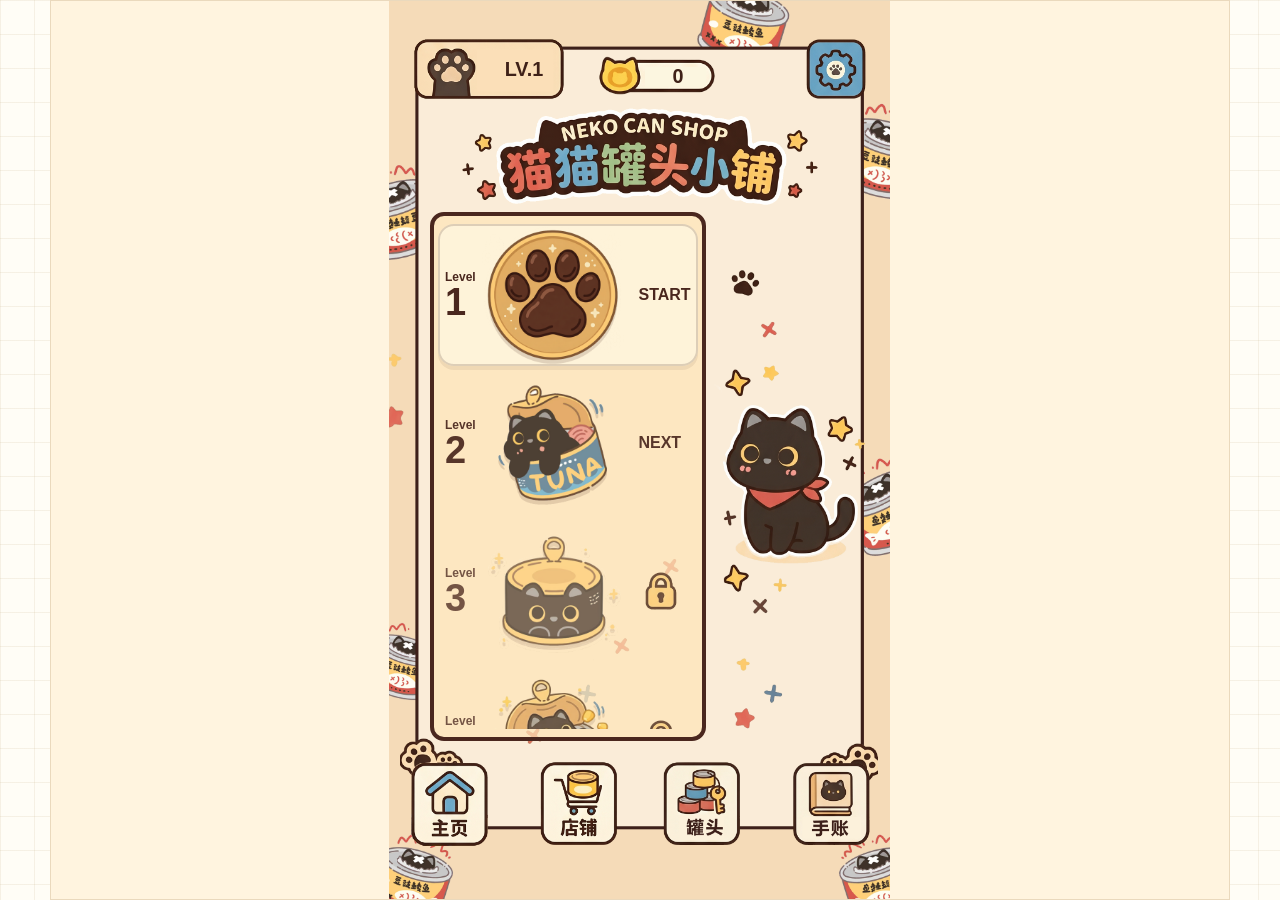
==== src/player.html @ 2b039d8a "Adjust player toast and add handoff doc" ====
﻿<!doctype html>
<html lang="zh-CN">
  <head>
    <meta charset="UTF-8" />
    <meta name="viewport" content="width=device-width, initial-scale=1.0" />
    <title>猫猫罐头小铺</title>
    <link rel="stylesheet" href="./styles.css?v=20260528-player-toast-3" />
  </head>
  <body class="player-mode">
    <main class="app-shell">
      <nav class="mode-tabs" aria-label="工作区切换">
        <button class="tab-button active" id="homeTab" type="button">关卡入口</button>
        <button class="tab-button" id="generatorTab" type="button">关卡生成器</button>
        <button class="tab-button" id="gameTab" type="button">试玩游戏</button>
      </nav>

      <section class="home-view" id="homeView">
        <div class="home-phone">
          <header class="home-status">
            <div class="player-card">
              <img class="player-card-art" src="./assets/ui/level-entry/player-level-crop.png" alt="" />
              <span class="paw-badge">🐾</span>
              <strong id="homePlayerLevel">LV.1</strong>
              <span class="level-exp"><i></i></span>
            </div>
            <div class="status-pill coin-status"><span class="coin-dot"></span><span id="homeCoin">0</span></div>
            <button class="home-icon-button small" type="button" aria-label="设置"></button>
          </header>

          <section class="brand-stage">
            <h1 class="game-logo"><small>NEKO CAN SHOP</small>猫猫罐头小铺</h1>
          </section>

          <section class="home-actions">
            <div class="level-scroll-panel">
              <div class="level-selector" id="homeLevelSelector">
                <button class="level-chip active" type="button" data-level="1">
                  <span class="level-copy"><small>Level</small><b>1</b></span>
                  <span class="level-art"><img src="./assets/level-1.png" alt="Level 1" /></span>
                  <span class="level-state">NEXT</span>
                  <span class="level-progress"><i></i><em>0%</em></span>
                </button>
                <button class="level-chip" type="button" data-level="2">
                  <span class="level-copy"><small>Level</small><b>2</b></span>
                  <span class="level-art"><img src="./assets/level-2.png" alt="Level 2" /></span>
                  <span class="level-state locked-state">🔒</span>
                  <span class="level-progress"><i></i><em>0%</em></span>
                </button>
                <button class="level-chip" type="button" data-level="3">
                  <span class="level-copy"><small>Level</small><b>3</b></span>
                  <span class="level-art"><img src="./assets/level-3.png" alt="Level 3" /></span>
                  <span class="level-state locked-state">🔒</span>
                  <span class="level-progress"><i></i><em>0%</em></span>
                </button>
                <button class="level-chip" type="button" data-level="4"><span class="level-copy"><small>Level</small><b>4</b></span><span class="level-art"><img src="./assets/level-4.png" alt="Level 4" /></span><span class="level-state locked-state">🔒</span><span class="level-progress"><i></i><em>0%</em></span></button>
                <button class="level-chip" type="button" data-level="5"><span class="level-copy"><small>Level</small><b>5</b></span><span class="level-art"><img src="./assets/level-5.png" alt="Level 5" /></span><span class="level-state locked-state">🔒</span><span class="level-progress"><i></i><em>0%</em></span></button>
                <button class="level-chip" type="button" data-level="6"><span class="level-copy"><small>Level</small><b>6</b></span><span class="level-art"><img src="./assets/level-6.png" alt="Level 6" /></span><span class="level-state locked-state">🔒</span><span class="level-progress"><i></i><em>0%</em></span></button>
                <button class="level-chip" type="button" data-level="7"><span class="level-copy"><small>Level</small><b>7</b></span><span class="level-art"><img src="./assets/level-7.png" alt="Level 7" /></span><span class="level-state locked-state">🔒</span><span class="level-progress"><i></i><em>0%</em></span></button>
                <button class="level-chip" type="button" data-level="8"><span class="level-copy"><small>Level</small><b>8</b></span><span class="level-art"><img src="./assets/level-8.png" alt="Level 8" /></span><span class="level-state locked-state">🔒</span><span class="level-progress"><i></i><em>0%</em></span></button>
                <button class="level-chip" type="button" data-level="9"><span class="level-copy"><small>Level</small><b>9</b></span><span class="level-art"><img src="./assets/level-9.png" alt="Level 9" /></span><span class="level-state locked-state">🔒</span><span class="level-progress"><i></i><em>0%</em></span></button>
                <button class="level-chip" type="button" data-level="10"><span class="level-copy"><small>Level</small><b>10</b></span><span class="level-art"><img src="./assets/level-10.png" alt="Level 10" /></span><span class="level-state locked-state">🔒</span><span class="level-progress"><i></i><em>0%</em></span></button>
              </div>
            </div>
          </section>

          <nav class="home-bottom-nav" aria-label="主功能">
            <button class="active" type="button"><img src="./assets/ui/level-entry/nav-home-crop.png" alt="主页" /></button>
            <button type="button"><img src="./assets/ui/level-entry/nav-shop-crop.png" alt="店铺" /></button>
            <button type="button"><img src="./assets/ui/level-entry/nav-can-crop.png" alt="罐头" /></button>
            <button type="button"><img src="./assets/ui/level-entry/nav-journal-crop.png" alt="手账" /></button>
          </nav>
        </div>
      </section>

      <section class="generator-view hidden" id="generatorView">
        <header class="generator-header">
          <div>
            <h1>图片关卡生成器</h1>
            <p>导入图片，生成拼豆底图和可试玩关卡。</p>
          </div>
          <button class="primary-button" id="playGeneratedButton" type="button">进入试玩</button>
        </header>

        <section class="generator-layout">
          <aside class="control-panel">
            <label class="control-block">
              <span>关卡</span>
              <select id="levelSelect">
                <option value="1">关卡 1</option>
                <option value="2">关卡 2</option>
                <option value="3">关卡 3</option>
                <option value="4">关卡 4</option>
                <option value="5">关卡 5</option>
                <option value="6">关卡 6</option>
                <option value="7">关卡 7</option>
                <option value="8">关卡 8</option>
                <option value="9">关卡 9</option>
                <option value="10">关卡 10</option>
              </select>
            </label>

            <label class="control-block file-control">
              <span>导入图片</span>
              <input id="imageInput" type="file" accept="image/*" />
            </label>

            <div class="control-grid">
              <label class="control-block">
                <span>宽度(珠子数)</span>
                <input id="widthInput" type="number" min="8" max="80" value="50" />
              </label>
              <label class="control-block">
                <span>高度(珠子数)</span>
                <input id="heightInput" type="number" value="49" readonly />
              </label>
            </div>

            <label class="control-block">
              <span>最大颜色数</span>
              <input id="maxColorsInput" type="number" min="0" max="64" value="0" />
              <small>0 = 不限制，使用采样调色板</small>
            </label>

            <fieldset class="fieldset">
              <legend>图片调整</legend>
              <label class="slider-row">
                <span>水平移动</span>
                <input id="offsetXInput" type="range" min="-50" max="50" value="0" />
                <output id="offsetXValue">0</output>
              </label>
              <label class="slider-row">
                <span>垂直移动</span>
                <input id="offsetYInput" type="range" min="-50" max="50" value="0" />
                <output id="offsetYValue">0</output>
              </label>
              <label class="slider-row">
                <span>图片缩放</span>
                <input id="imageScaleInput" type="range" min="40" max="240" value="100" />
                <output id="imageScaleValue">100</output>
              </label>
              <label class="slider-row">
                <span>亮度</span>
                <input id="brightnessInput" type="range" min="-60" max="60" value="0" />
                <output id="brightnessValue">0</output>
              </label>
              <label class="slider-row">
                <span>对比度</span>
                <input id="contrastInput" type="range" min="-60" max="80" value="0" />
                <output id="contrastValue">0</output>
              </label>
              <label class="slider-row">
                <span>饱和度</span>
                <input id="saturationInput" type="range" min="-80" max="120" value="0" />
                <output id="saturationValue">0</output>
              </label>
            </fieldset>

            <fieldset class="fieldset">
              <legend>显示选项</legend>
              <label class="check-row">
                <input id="showCodesInput" type="checkbox" checked />
                <span>显示颜色代码</span>
              </label>
              <label class="check-row">
                <input id="showGridInput" type="checkbox" checked />
                <span>显示网格线</span>
              </label>
              <label class="check-row">
                <input id="showSplitInput" type="checkbox" />
                <span>显示拼豆板分割线(29x29)</span>
              </label>
            </fieldset>

            <button class="primary-button full-width" id="generateButton" type="button">生成关卡图案</button>
          </aside>

          <section class="preview-panel">
            <div class="preview-meta" id="previewMeta">等待生成</div>
            <div class="pattern-window">
              <div class="pattern-board show-codes show-grid" id="patternBoard"></div>
            </div>
          </section>
        </section>
      </section>

      <section class="game-view hidden" id="gameView">
        <div class="game-shell">
          <header class="top-bar">
            <div class="game-level-pill"><span id="gamePlayerLevelLabel">LV.1</span></div>
            <div class="game-stage-label" id="gameLevelLabel">第1关</div>
            <div class="coin-pill"><span id="coinCount">0</span></div>
            <div class="timer-pill"><span id="timer">10:00</span></div>
            <button class="game-back-button" id="returnHomeButton" type="button" aria-label="返回主页"></button>
          </header>

          <section class="board-section" id="boardSection">
            <button class="zoom-button" id="zoomButton" type="button" aria-label="放大棋盘"></button>
            <label class="zoom-slider hidden" id="zoomSliderWrap">
              <input id="zoomScaleInput" type="range" min="100" max="300" value="120" />
            </label>
            <div class="board-window" id="boardWindow">
              <div class="board" id="board"></div>
            </div>
          </section>

          <section class="tray-section" aria-label="暂存格">
            <div class="tray" id="tray"></div>
          </section>

          <footer class="tool-bar" aria-label="道具栏">
            <button class="tool-button area-tool-button" type="button" data-tool="area" aria-label="框选归位"></button>
            <button class="tool-button clear-tray-tool-button" type="button" data-tool="clear-tray" aria-label="清空槽位"></button>
            <button class="tool-button clear-color-tool-button" type="button" data-tool="clear-color" aria-label="消色"></button>
          </footer>
        </div>
      </section>
    </main>

    <div class="toast" id="toast" aria-live="polite"></div>

    <div class="modal hidden" id="resultModal">
      <div class="modal-panel result-panel" id="resultPanel">
        <button class="modal-close" id="modalCloseButton" type="button" aria-label="关闭">×</button>
        <div class="result-banner" id="resultBanner">贴纸复原完成</div>
        <div class="result-celebration hidden" id="resultCelebration" aria-hidden="true">
          <span></span><span></span><span></span><span></span><span></span><span></span>
        </div>
        <div class="result-sticker hidden" id="resultSticker">
          <img id="resultStickerImage" alt="完成贴纸" />
        </div>
        <div class="result-cat" id="resultCat">🐱</div>
        <h1 id="resultTitle">贴纸复原完成</h1>
        <p id="resultText">获得猫咪手账贴纸，金币 +30</p>
        <button id="restartButton" type="button">再玩一次</button>
      </div>
    </div>

    <script>
      window.XINDONG_PLAYER_MODE = true;
    </script>
    <script src="./assets/levels/fixed-levels.js?v=20260528-player-toast-3"></script>
    <script src="./main.js?v=20260528-player-toast-3"></script>
  </body>
</html>
---- src/styles.css ----
:root {
  --paper: #fffaf0;
  --ink: #4d3528;
  --line: #ead9bd;
  --gold: #f8c24a;
  --panel: #fffdf8;
}

* {
  box-sizing: border-box;
}

body {
  margin: 0;
  min-height: 100vh;
  display: grid;
  place-items: center;
  background:
    linear-gradient(rgba(205, 185, 145, 0.18) 1px, transparent 1px),
    linear-gradient(90deg, rgba(205, 185, 145, 0.18) 1px, transparent 1px),
    #fffdf6;
  background-size: 34px 34px;
  color: var(--ink);
  font-family: "Microsoft YaHei", "PingFang SC", Arial, sans-serif;
}

button,
input,
select {
  font: inherit;
}

.hidden {
  display: none !important;
}

.app-shell {
  width: min(1180px, 100vw);
  height: min(900px, 100vh);
  display: grid;
  grid-template-rows: 48px 1fr;
  background: var(--paper);
  border: 1px solid var(--line);
  overflow: hidden;
}

.mode-tabs {
  display: flex;
  gap: 8px;
  align-items: center;
  padding: 8px 12px;
  background: #fff4dc;
  border-bottom: 1px solid var(--line);
}

.player-mode .mode-tabs {
  display: none;
}

.player-mode .app-shell {
  grid-template-rows: 1fr;
}

.player-mode .home-phone,
.player-mode .game-shell {
  height: min(852px, 100vh);
}

.tab-button,
.primary-button,
.tool-button,
.zoom-button,
.modal-panel button {
  border: 1px solid var(--line);
  border-radius: 8px;
  background: #ffffff;
  color: var(--ink);
  cursor: pointer;
}

.tab-button {
  height: 32px;
  padding: 0 14px;
}

.tab-button.active,
.primary-button,
.modal-panel button {
  background: var(--gold);
  font-weight: 700;
}

.home-view {
  min-height: 0;
  display: grid;
  place-items: center;
  overflow: hidden;
  background: #aeeefa;
}

.home-phone {
  position: relative;
  width: min(480px, 100vw);
  height: min(852px, calc(100vh - 48px));
  overflow: hidden;
  background:
    radial-gradient(circle at 18px 18px, rgba(88, 179, 210, 0.2) 0 7px, transparent 8px),
    radial-gradient(circle at 44px 44px, rgba(255, 255, 255, 0.32) 0 9px, transparent 10px),
    linear-gradient(#bdf7ff, #80cef4);
  background-size: 58px 58px, 58px 58px, auto;
}

.home-status {
  height: 68px;
  display: grid;
  grid-template-columns: 48px 1fr 1fr 48px;
  align-items: center;
  gap: 8px;
  padding: 10px 14px;
}

.home-icon-button {
  width: 46px;
  height: 46px;
  border: 2px solid rgba(98, 83, 72, 0.35);
  border-radius: 10px;
  background: linear-gradient(#fff8dd, #f1b679);
  font-size: 24px;
  box-shadow: 0 3px 0 rgba(91, 63, 39, 0.25);
}

.home-icon-button.small {
  justify-self: end;
  background: rgba(255, 255, 255, 0.82);
}

.status-pill {
  height: 32px;
  display: flex;
  align-items: center;
  gap: 8px;
  padding: 0 12px;
  border-radius: 999px;
  background: rgba(255, 255, 255, 0.75);
  border: 2px solid rgba(93, 110, 142, 0.18);
  color: #5c518a;
  font-weight: 800;
}

.coin-dot,
.heart-dot {
  width: 28px;
  height: 28px;
  display: inline-block;
  border-radius: 50%;
}

.coin-dot {
  background: radial-gradient(circle at 38% 34%, #ffe784, #f5a400 68%);
  border: 3px solid #c9851f;
}

.heart-dot {
  background: radial-gradient(circle at 30% 30%, #ff8b98, #e3344c 72%);
  transform: rotate(-8deg);
}

.brand-stage {
  display: grid;
  justify-items: center;
  gap: 18px;
  padding-top: 42px;
}

.game-logo {
  margin: 0;
  transform: rotate(-4deg);
  color: #ffffff;
  text-align: center;
  font-size: 48px;
  line-height: 0.92;
  letter-spacing: 0;
  text-shadow:
    0 4px 0 #2a9f61,
    4px 4px 0 #2a9f61,
    -4px 4px 0 #2a9f61,
    0 8px 0 rgba(75, 62, 40, 0.28);
}

.sticker-preview-shell {
  width: 270px;
  height: 230px;
  display: grid;
  place-items: center;
  padding: 12px;
  border-radius: 18px;
  background: rgba(255, 255, 255, 0.42);
  border: 4px solid rgba(255, 255, 255, 0.78);
  box-shadow: 0 8px 0 rgba(59, 132, 179, 0.18);
}

.home-pattern-board {
  --cols: 32;
  --rows: 28;
  --home-cell: clamp(5px, calc(228px / var(--cols)), 9px);
  display: grid;
  grid-template-columns: repeat(var(--cols), var(--home-cell));
  grid-template-rows: repeat(var(--rows), var(--home-cell));
  gap: 1px;
}

.home-original-preview {
  width: 100%;
  height: 100%;
  object-fit: contain;
  border-radius: 12px;
}

.home-preview-cell {
  width: var(--home-cell);
  height: var(--home-cell);
  border-radius: 50%;
  background: var(--target-bg);
  border: 1px solid rgba(58, 40, 28, 0.26);
}

.home-preview-cell.empty {
  background: transparent;
  border: 0;
}

.home-actions {
  position: absolute;
  inset: auto 0 22px;
  display: grid;
  grid-template-columns: 92px 1fr 92px;
  align-items: end;
  gap: 8px;
  padding: 0 14px;
}

.side-actions {
  display: grid;
  gap: 12px;
}

.round-action {
  display: grid;
  justify-items: center;
  gap: 2px;
  border: 0;
  background: transparent;
  color: #775223;
  font-weight: 800;
}

.round-action span {
  width: 56px;
  height: 56px;
  display: grid;
  place-items: center;
  border-radius: 50%;
  background: radial-gradient(circle at 35% 30%, #ffffff, #ffd36d 72%);
  border: 3px solid rgba(126, 85, 32, 0.45);
  font-size: 28px;
  box-shadow: 0 4px 0 rgba(68, 104, 138, 0.18);
}

.round-action b {
  min-width: 72px;
  padding: 2px 5px;
  border-radius: 6px;
  background: linear-gradient(#ffe67b, #efb638);
  font-size: 13px;
  white-space: nowrap;
}

.main-actions {
  display: grid;
  justify-items: center;
  gap: 12px;
}

.level-selector {
  display: flex;
  gap: 8px;
}

.level-chip {
  width: 38px;
  height: 32px;
  border: 2px solid rgba(255, 255, 255, 0.75);
  border-radius: 999px;
  background: rgba(255, 255, 255, 0.68);
  color: #4f79aa;
  font-weight: 900;
}

.level-chip.active {
  color: #ffffff;
  background: linear-gradient(#ffb041, #f06d1d);
}

.daily-button,
.start-level-button {
  border: 4px solid rgba(255, 255, 255, 0.82);
  box-shadow: 0 5px 0 rgba(66, 103, 132, 0.24);
  color: #ffffff;
  font-weight: 900;
}

.daily-button {
  width: 190px;
  min-height: 62px;
  border-radius: 16px;
  background: linear-gradient(#ffd96c, #f07a1d);
  font-size: 24px;
}

.daily-button small {
  display: block;
  margin-top: 3px;
  font-size: 14px;
  color: #fff8d7;
}

.start-level-button {
  width: 210px;
  height: 78px;
  border-radius: 22px;
  background: linear-gradient(#64ef46, #10b72f);
  font-size: 38px;
  text-shadow: 0 3px 0 rgba(20, 88, 30, 0.45);
}

.home-view {
  background:
    repeating-linear-gradient(18deg, transparent 0 54px, rgba(255, 236, 198, 0.72) 55px 80px, transparent 81px 132px),
    #fff4df;
}

.home-phone {
  display: grid;
  grid-template-rows: 72px 126px minmax(0, 1fr) 92px;
  padding: 0 12px 10px;
  background:
    radial-gradient(circle at 8% 22%, #e85f4d 0 7px, transparent 8px),
    radial-gradient(circle at 89% 32%, #f7c55c 0 6px, transparent 7px),
    radial-gradient(circle at 76% 70%, #65a8c9 0 6px, transparent 7px),
    radial-gradient(circle at 18% 76%, rgba(78, 44, 32, 0.92) 0 3px, transparent 4px),
    linear-gradient(#fff6df, #ffe7ba);
  border: 4px solid #4a271e;
  border-top-width: 3px;
  border-bottom: 0;
  border-radius: 18px 18px 0 0;
}

.home-status {
  height: auto;
  grid-template-columns: minmax(148px, 1fr) 132px 48px;
  padding: 10px 0 8px;
}

.player-card,
.coin-status {
  height: 48px;
  display: flex;
  align-items: center;
  gap: 8px;
  padding: 0 12px;
  border: 3px solid #4a271e;
  border-radius: 16px;
  background: rgba(255, 246, 225, 0.94);
  box-shadow: 0 3px 0 rgba(74, 39, 30, 0.16);
}

.player-card strong {
  font-size: 23px;
  color: #3f2118;
}

.paw-badge {
  width: 38px;
  height: 38px;
  display: grid;
  place-items: center;
  border-radius: 12px;
  background: #513324;
  font-size: 22px;
}

.level-exp {
  flex: 1;
  height: 12px;
  overflow: hidden;
  border: 2px solid #4a271e;
  border-radius: 999px;
  background: #5b3628;
}

.level-exp i {
  display: block;
  width: 36%;
  height: 100%;
  border-radius: inherit;
  background: #ffd36b;
}

.coin-status {
  justify-content: center;
  min-width: 0;
  color: #3f2118;
  font-size: 20px;
}

.home-icon-button.small {
  width: 48px;
  height: 48px;
  border: 3px solid #4a271e;
  background: #84cff1;
  color: #4a271e;
  font-size: 24px;
}

.brand-stage {
  gap: 0;
  padding-top: 10px;
}

.game-logo {
  width: min(350px, 92%);
  padding: 10px 14px 13px;
  transform: rotate(-2deg);
  border-radius: 26px;
  background: #4a271e;
  color: #ffe36b;
  font-size: clamp(34px, 9vw, 48px);
  line-height: 1.05;
  text-shadow:
    0 4px 0 #e86148,
    3px 4px 0 #e86148,
    -3px 4px 0 #e86148,
    0 8px 0 rgba(74, 39, 30, 0.24);
  -webkit-text-stroke: 1px rgba(255, 244, 222, 0.68);
  box-shadow: 0 0 0 8px #ffffff, 0 7px 0 rgba(74, 39, 30, 0.24);
}

.game-logo small {
  display: block;
  margin-bottom: 3px;
  color: #fff5cf;
  font-size: 17px;
  letter-spacing: 2px;
  text-shadow: none;
  -webkit-text-stroke: 0;
}

.home-actions {
  position: static;
  min-height: 0;
  display: grid;
  grid-template-columns: minmax(330px, 76%) 1fr;
  gap: 10px;
  padding: 0 2px;
  align-items: stretch;
}

.level-scroll-panel {
  width: 100%;
  min-height: 0;
  overflow: hidden;
  padding: 14px 10px 12px;
  border: 4px solid #4a271e;
  border-radius: 18px;
  background: rgba(255, 231, 185, 0.72);
}

.level-selector {
  height: 100%;
  display: grid;
  gap: 16px;
  overflow-x: hidden;
  overflow-y: auto;
  overscroll-behavior: contain;
  scrollbar-width: none;
  touch-action: pan-y;
  padding: 2px 2px 10px 0;
}

.level-selector::-webkit-scrollbar {
  display: none;
}

.level-selector::-webkit-scrollbar-thumb {
  background: transparent;
}

.level-chip {
  width: 100%;
  min-height: 154px;
  height: auto;
  display: grid;
  grid-template-columns: clamp(42px, 13%, 54px) minmax(0, 1fr) clamp(46px, 16%, 66px);
  align-items: center;
  gap: 4px;
  padding: 10px 6px;
  border: 0;
  border-radius: 16px;
  background: transparent;
  color: #4a271e;
  text-align: left;
}

.level-chip:disabled {
  color: #4a271e;
}

.level-chip.active {
  color: #4a271e;
  background: rgba(255, 251, 235, 0.58);
  box-shadow: inset 0 0 0 2px rgba(74, 39, 30, 0.18), 0 4px 0 rgba(74, 39, 30, 0.08);
}

.level-chip.locked {
  opacity: 0.76;
  cursor: default;
}

.level-chip.next {
  opacity: 0.92;
}

.level-chip.complete .level-art::after {
  content: "COMPLETE";
  position: absolute;
  right: -2px;
  top: 12px;
  padding: 3px 7px;
  border: 3px solid #4a271e;
  border-radius: 999px;
  background: rgba(255, 242, 214, 0.9);
  color: #5c2f22;
  font-size: 12px;
  font-weight: 900;
  transform: rotate(-12deg);
}

.level-copy small,
.level-copy b {
  display: block;
}

.level-copy small {
  font-size: clamp(11px, 3vw, 13px);
  font-weight: 900;
}

.level-copy b {
  font-size: clamp(36px, 10vw, 48px);
  line-height: 1;
}

.level-art {
  position: relative;
  min-height: 132px;
  display: grid;
  place-items: center;
  filter: drop-shadow(0 4px 0 rgba(74, 39, 30, 0.16));
}

.level-art img {
  width: min(100%, 168px);
  max-height: 142px;
  object-fit: contain;
}

.can-art {
  width: min(156px, 100%);
  height: clamp(84px, 24vw, 104px);
  position: relative;
  border: 4px solid #4a271e;
  border-radius: 50% / 16px;
  background:
    radial-gradient(ellipse at 50% 0, #d7dde0 0 36%, transparent 37%),
    linear-gradient(90deg, rgba(255, 255, 255, 0.38) 0 12%, transparent 13%),
    linear-gradient(#eb6b54 0 36%, #ffe3a4 37% 63%, #d95142 64%);
  color: #fff2b8;
  font-size: clamp(16px, 4.5vw, 21px);
  font-weight: 900;
  text-align: center;
  line-height: clamp(84px, 24vw, 104px);
  text-shadow: 0 2px 0 #7b3326;
}

.can-art::before,
.can-art::after {
  content: "";
  position: absolute;
  left: 6px;
  right: 6px;
  height: 12px;
  border: 3px solid #6a5045;
  border-radius: 50%;
  background: linear-gradient(#e9eef0, #aeb6b8);
}

.can-art::before {
  top: -7px;
}

.can-art::after {
  bottom: -7px;
}

.can-blue {
  background:
    radial-gradient(ellipse at 50% 0, #d7dde0 0 36%, transparent 37%),
    linear-gradient(90deg, rgba(255, 255, 255, 0.38) 0 12%, transparent 13%),
    linear-gradient(#61b3d0 0 36%, #fff0bf 37% 63%, #3f8fb4 64%);
}

.can-gold {
  background:
    radial-gradient(ellipse at 50% 0, #d7dde0 0 36%, transparent 37%),
    linear-gradient(90deg, rgba(255, 255, 255, 0.38) 0 12%, transparent 13%),
    linear-gradient(#d99a43 0 36%, #fff0bf 37% 63%, #b8752f 64%);
}

.can-mint {
  background:
    radial-gradient(ellipse at 50% 0, #d7dde0 0 36%, transparent 37%),
    linear-gradient(90deg, rgba(255, 255, 255, 0.38) 0 12%, transparent 13%),
    linear-gradient(#8bcfb5 0 36%, #fff0bf 37% 63%, #5fac93 64%);
}

.level-state {
  justify-self: center;
  padding: 4px 5px;
  border-radius: 8px;
  color: #4a271e;
  font-weight: 900;
  font-size: clamp(12px, 3.4vw, 15px);
  text-align: center;
}

.level-chip.complete .level-state {
  color: #8b4a2f;
  font-size: 12px;
}

.locked-state {
  width: clamp(38px, 11vw, 46px);
  height: clamp(38px, 11vw, 46px);
  display: grid;
  place-items: center;
  border: 4px solid #4a271e;
  border-radius: 14px;
  background: #ffd46a;
  font-size: clamp(20px, 5vw, 24px);
  box-shadow: inset 0 0 0 3px rgba(255, 246, 221, 0.48);
}

.level-progress {
  grid-column: 2 / 4;
  height: 24px;
  display: none;
  align-items: center;
  padding: 3px;
  border: 3px solid #4a271e;
  border-radius: 999px;
  background: #fff0cf;
}

.level-progress.visible {
  display: flex;
}

.level-progress i {
  height: 100%;
  width: var(--progress, 0%);
  border-radius: inherit;
  background: linear-gradient(90deg, #ffd15e, #f07a43);
}

.level-progress em {
  margin-left: 8px;
  min-width: 32px;
  font-style: normal;
  font-weight: 900;
}

.home-cat-panel {
  min-height: 0;
  display: grid;
  grid-template-rows: 1fr auto auto;
  align-items: end;
  justify-items: center;
  gap: 8px;
  padding: 6px 0;
}

.cat-helper {
  position: relative;
  align-self: center;
  width: 112px;
  height: 146px;
  border-radius: 52px 52px 34px 34px;
  background: #4a3029;
  box-shadow: 0 0 0 7px #fff, 0 8px 0 rgba(74, 39, 30, 0.18);
}

.cat-helper::before {
  content: "";
  position: absolute;
  left: 18px;
  right: 18px;
  bottom: -10px;
  height: 18px;
  border-radius: 50%;
  background: rgba(173, 120, 61, 0.22);
}

.cat-ear {
  position: absolute;
  top: 8px;
  width: 30px;
  height: 30px;
  border-radius: 6px;
  background: #4a3029;
  transform: rotate(45deg);
}

.cat-ear.left {
  left: 12px;
}

.cat-ear.right {
  right: 12px;
}

.cat-eye {
  position: absolute;
  top: 52px;
  width: 20px;
  height: 24px;
  border: 4px solid #f3bd4c;
  border-radius: 50%;
  background: #2b211d;
}

.cat-eye.left {
  left: 27px;
}

.cat-eye.right {
  right: 27px;
}

.cat-nose {
  position: absolute;
  left: 50%;
  top: 84px;
  width: 9px;
  height: 7px;
  border-radius: 50%;
  background: #c0b4a8;
  transform: translateX(-50%);
}

.cat-scarf {
  position: absolute;
  left: 0;
  right: 0;
  bottom: 20px;
  height: 28px;
  border-radius: 0 0 26px 26px;
  background: #d85b45;
  clip-path: polygon(0 0, 100% 0, 50% 100%);
}

.home-cat-panel p {
  min-height: 38px;
  margin: 0;
  color: #4a271e;
  font-weight: 900;
  text-align: center;
  font-size: 13px;
}

.home-cat-panel .start-level-button {
  width: 118px;
  height: 58px;
  border-width: 3px;
  border-color: #ffffff;
  border-radius: 16px;
  font-size: 20px;
}

.home-bottom-nav {
  display: grid;
  grid-template-columns: repeat(4, 1fr);
  gap: 8px;
  padding-top: 10px;
}

.home-bottom-nav button {
  min-width: 0;
  display: grid;
  justify-items: center;
  gap: 2px;
  padding: 6px 2px;
  border: 4px solid #4a271e;
  border-radius: 16px;
  background: #fff6df;
  color: #4a271e;
  font-weight: 900;
  box-shadow: 0 4px 0 rgba(74, 39, 30, 0.16);
}

.home-bottom-nav button.active {
  background: #fff0c2;
}

.home-bottom-nav span {
  font-size: 27px;
  line-height: 1;
}

.home-bottom-nav b {
  font-size: 15px;
}

.generator-view {
  min-height: 0;
  display: grid;
  grid-template-rows: auto 1fr;
  overflow: hidden;
}

/* Level entry art layers */
.home-view {
  background: #fff4df;
}

.home-phone {
  position: relative;
  overflow: hidden;
  background: #fff4df url("./assets/ui/level-entry/home-bg.png") center / cover no-repeat;
  border: 0;
  border-radius: 0;
}

.player-card,
.coin-status,
.home-icon-button.small,
.home-bottom-nav button {
  border: 0;
  box-shadow: none;
  background-color: transparent;
}

.player-card {
  position: relative;
  display: grid;
  place-items: center;
  padding: 0;
  background: url("./assets/ui/level-entry/player-level-crop.png") center / contain no-repeat;
}

.player-card-art {
  position: absolute;
  inset: 0;
  width: 100%;
  height: 100%;
  object-fit: contain;
  pointer-events: none;
}

.player-card .paw-badge,
.player-card .level-exp,
.coin-status .coin-dot {
  display: none;
}

.player-card strong {
  position: absolute;
  left: 50%;
  top: 36%;
  transform: translate(-12%, -50%);
  color: #3f2118;
  font-size: 22px;
  letter-spacing: 0;
}

.coin-status {
  position: relative;
  justify-content: flex-end;
  padding: 0 18px 0 58px;
  background: url("./assets/ui/level-entry/coin-panel-crop.png") center / contain no-repeat;
  font-size: 21px;
  line-height: 1;
}

.coin-status span {
  min-width: 54px;
  color: #3f2118;
  font-weight: 900;
  text-align: center;
}

.home-icon-button.small {
  background: url("./assets/ui/level-entry/settings-crop.png") center / contain no-repeat;
  color: transparent;
}

.home-icon-button.small img {
  display: none;
}

.game-logo {
  width: min(360px, 92%);
  height: clamp(78px, 20vw, 98px);
  padding: 0;
  transform: none;
  background: url("./assets/ui/level-entry/title-crop.png") center / contain no-repeat;
  border-radius: 0;
  color: transparent;
  text-shadow: none;
  -webkit-text-stroke: 0;
  box-shadow: none;
}

.game-logo small {
  display: none;
}

.level-chip.complete .level-art::after {
  content: "";
  width: clamp(56px, 15vw, 78px);
  height: clamp(56px, 15vw, 78px);
  border: 0;
  border-radius: 0;
  background: url("./assets/ui/level-entry/stamp-complete-crop.png") center / contain no-repeat;
  color: transparent;
  box-shadow: none;
  transform: rotate(-12deg);
  right: clamp(-8px, -1vw, -2px);
  top: clamp(4px, 2vw, 12px);
}

.level-chip.complete .level-state {
  visibility: hidden;
}

.locked-state {
  border: 0;
  background: transparent;
  box-shadow: none;
}

.level-lock-icon {
  width: clamp(34px, 10vw, 46px);
  height: clamp(42px, 12vw, 54px);
  object-fit: contain;
}

.home-bottom-nav button {
  min-height: 84px;
  padding: 0;
  background-position: center;
  background-size: contain;
  background-repeat: no-repeat;
}

.home-bottom-nav button:nth-child(1) {
  background-image: url("./assets/ui/level-entry/nav-home-crop.png");
}

.home-bottom-nav button:nth-child(2) {
  background-image: url("./assets/ui/level-entry/nav-shop-crop.png");
}

.home-bottom-nav button:nth-child(3) {
  background-image: url("./assets/ui/level-entry/nav-can-crop.png");
}

.home-bottom-nav button:nth-child(4) {
  background-image: url("./assets/ui/level-entry/nav-journal-crop.png");
}

.home-bottom-nav span,
.home-bottom-nav b {
  display: none;
}

/* Latest level entry composition */
.home-view {
  background: #fff4df url("./assets/ui/level-entry/home-bg-alt.png") center / cover no-repeat;
}

.home-phone {
  grid-template-rows: 88px 118px minmax(0, 1fr) 98px;
  padding: 0 18px 10px;
  background: transparent url("./assets/ui/level-entry/home-bg.png") center / 100% 100% no-repeat;
}

.home-status {
  grid-template-columns: clamp(120px, 38vw, 184px) clamp(110px, 31vw, 164px) clamp(50px, 13vw, 72px);
  justify-content: space-between;
  align-items: center;
  gap: 8px;
  padding: 12px 0 4px;
}

.player-card {
  height: clamp(50px, 15vw, 72px);
  background-size: contain;
}

.player-card strong {
  top: 39%;
  transform: translate(-10%, -50%);
  font-size: clamp(24px, 5.6vw, 28px);
}

.coin-status {
  height: clamp(46px, 13vw, 62px);
  padding: 0 clamp(10px, 3vw, 18px) 0 clamp(38px, 12vw, 64px);
  font-size: clamp(20px, 4.8vw, 24px);
}

.home-icon-button.small {
  width: clamp(50px, 13vw, 72px);
  height: clamp(50px, 13vw, 72px);
}

.brand-stage {
  padding-top: 0;
  align-content: center;
}

.game-logo {
  width: min(346px, 86%);
  height: clamp(80px, 20vw, 94px);
}

.home-actions {
  grid-template-columns: minmax(268px, 61%) 1fr;
  gap: 0;
  padding: 0 0 0 12px;
  align-items: stretch;
}

.level-scroll-panel {
  align-self: stretch;
  width: 100%;
  padding: 12px 7px 12px;
  border-width: 4px;
  border-radius: 14px;
}

.level-selector {
  gap: 10px;
  padding: 0 0 8px;
}

.level-chip {
  min-height: 174px;
  grid-template-columns: clamp(38px, 13%, 44px) minmax(0, 1fr) clamp(36px, 13%, 46px);
  gap: 0;
  padding: 8px 0;
}

.level-copy small {
  font-size: 13px;
}

.level-copy b {
  font-size: clamp(34px, 8vw, 42px);
}

.level-art {
  width: 100%;
  max-width: 178px;
  justify-self: center;
}

.level-state {
  padding: 0;
  font-size: clamp(13px, 3.6vw, 16px);
}

.level-lock-icon {
  width: clamp(32px, 8vw, 40px);
  height: clamp(40px, 10vw, 50px);
}

.home-bottom-nav {
  gap: 6px;
  padding: 8px 0 0;
}

.home-bottom-nav button {
  min-height: 88px;
  background-image: none !important;
}

.home-bottom-nav button img {
  width: 100%;
  height: 100%;
  object-fit: contain;
  display: block;
}

/* Reference-aligned 9:16 pass */
.home-view {
  padding: 0;
  background-size: auto 100%;
}

.home-phone {
  width: min(480px, 100vw, calc((100vh - 48px) * 9 / 16));
  height: auto;
  max-height: calc(100vh - 48px);
  aspect-ratio: 9 / 16;
  grid-template-rows: 78px 110px minmax(0, 1fr) 126px;
  padding: 0 18px 9px;
}

.player-mode .home-phone {
  width: min(480px, 100vw, calc(100vh * 9 / 16));
  max-height: 100vh;
}

.home-status {
  width: calc(100% + 6px);
  margin-left: -3px;
  grid-template-columns: clamp(126px, 33vw, 158px) clamp(74px, 19vw, 94px) clamp(50px, 12vw, 60px);
  gap: clamp(4px, 1.2vw, 8px);
  padding: 0 0 0;
  transform: translateY(clamp(12px, 3.3vw, 18px));
}

.player-card {
  justify-self: start;
  width: 100%;
  height: clamp(48px, 11.5vw, 56px);
  transform: translate(0, 0);
}

.coin-status {
  justify-self: start;
  height: clamp(30px, 7.8vw, 38px);
  padding: 0 clamp(6px, 1.8vw, 10px) 0 clamp(24px, 6.4vw, 32px);
  font-size: clamp(12px, 3vw, 15px);
  transform: translate(-8px, clamp(6px, 1.6vw, 9px));
}

.coin-status span {
  min-width: 42px;
}

.home-icon-button.small {
  justify-self: end;
  width: clamp(48px, 11.5vw, 56px);
  height: clamp(48px, 11.5vw, 56px);
  transform: translate(0, 0);
}

.brand-stage {
  align-content: start;
  padding-top: 0;
  transform: translateY(-3px);
}

.game-logo {
  width: min(340px, 84%);
  height: clamp(78px, 19vw, 92px);
}

.home-actions {
  grid-template-columns: minmax(246px, 64%) 1fr;
  padding: 0 0 0 12px;
}

.level-scroll-panel {
  padding: 8px 4px 8px;
}

.locked-state {
  background: transparent;
  font-size: 0;
}

.level-selector {
  gap: 6px;
}

.level-chip {
  min-height: 142px;
  grid-template-columns: clamp(36px, 13%, 44px) minmax(0, 1fr) clamp(44px, 16%, 58px);
  gap: 0;
  padding: 4px 0;
}

.level-copy {
  width: 38px;
  justify-self: start;
  text-align: left;
  transform: translateX(7px);
}

.level-copy small {
  font-size: 12px;
}

.level-copy b {
  font-size: clamp(31px, 7.5vw, 38px);
  line-height: 0.95;
}

.level-chip[data-level="10"] .level-copy b {
  font-size: clamp(28px, 6.5vw, 34px);
  display: block;
  width: 100%;
  text-align: center;
  transform: translateX(-4px);
}

.level-art {
  max-width: 158px;
  justify-self: start;
  transform: translateX(0);
}

.level-state {
  justify-self: start;
  transform: translateX(-16px);
  white-space: nowrap;
}

.level-lock-icon {
  width: clamp(28px, 7vw, 36px);
  height: clamp(36px, 9vw, 46px);
  object-fit: contain;
}

.home-bottom-nav {
  width: calc(100% + 18px);
  margin-left: -9px;
  grid-template-columns: repeat(4, 1fr);
  gap: 0;
  padding-top: 0;
  align-self: start;
}

.home-bottom-nav button {
  min-height: 78px;
  transform: scale(0.7);
  justify-self: center;
  padding: 0;
  border: 0;
  border-radius: 0;
  background: transparent !important;
  box-shadow: none;
  outline: 0;
}

.home-bottom-nav button.active {
  background: transparent !important;
}

.home-bottom-nav button:nth-child(2) {
  transform: translateX(-4px) scale(0.7);
}

.home-bottom-nav button:nth-child(3) {
  transform: translateX(4px) scale(0.7);
}

.level-chip.complete .level-art::after {
  right: clamp(-42px, -9vw, -28px);
  top: clamp(10px, 3vw, 20px);
}

.player-card strong {
  left: 62%;
  top: 50%;
  transform: translate(-10%, -50%);
  font-size: clamp(12px, 3vw, 15px);
  line-height: 1;
}

.coin-status span {
  font-size: clamp(11px, 2.8vw, 14px);
}

/* Restore top bar to 20260527-entry-ui-layout-5 */
.home-status {
  width: calc(100% + 18px);
  margin-left: -15px;
  grid-template-columns: clamp(138px, 37vw, 178px) clamp(102px, 27vw, 145px) clamp(58px, 13vw, 72px);
  gap: 2px;
  padding-top: 0;
  align-items: start;
  transform: translateY(clamp(12px, 3vw, 16px));
}

.player-card {
  height: clamp(46px, 11.2vw, 58px);
  transform: translateX(-3px) scale(1.1);
}

.home-icon-button.small {
  width: clamp(46px, 10.4vw, 58px);
  height: clamp(46px, 10.4vw, 58px);
  transform: translateX(0) scale(1.1);
}

.coin-status {
  height: clamp(42px, 11vw, 55px);
  padding: 0 clamp(9px, 2.6vw, 15px) 0 clamp(35px, 9vw, 53px);
  font-size: clamp(18px, 4.4vw, 23px);
  transform: translate(-13px, clamp(6px, 1.6vw, 8px)) scale(1.1);
}

.player-card strong {
  left: 60%;
  top: 50%;
  font-size: clamp(14px, 3.6vw, 18px);
}

.coin-status span {
  font-size: clamp(14px, 3.5vw, 18px);
}

.level-chip.complete .level-art::after {
  right: clamp(-62px, -13vw, -46px);
}

.game-logo {
  width: min(374px, 92%);
  height: clamp(86px, 21vw, 101px);
}

.brand-stage {
  transform: translateY(4px);
}

.home-status {
  padding-top: 0;
  align-items: start;
}

.level-chip.complete .level-art::after {
  right: clamp(-76px, -16vw, -58px);
}

.level-chip[data-level="10"] .level-art {
  transform: translateX(10px);
}

.home-bottom-nav button:first-child {
  transform-origin: left center;
}

.home-bottom-nav button:last-child {
  transform-origin: right center;
}

.generator-header {
  display: flex;
  align-items: center;
  justify-content: space-between;
  gap: 16px;
  padding: 14px 18px;
  border-bottom: 1px solid var(--line);
}

.generator-header h1 {
  margin: 0 0 4px;
  font-size: 22px;
}

.generator-header p {
  margin: 0;
  color: #82644e;
  font-size: 14px;
}

.primary-button {
  min-height: 38px;
  padding: 0 16px;
}

.full-width {
  width: 100%;
}

.generator-layout {
  min-height: 0;
  display: grid;
  grid-template-columns: 320px 1fr;
}

.control-panel {
  display: flex;
  flex-direction: column;
  gap: 12px;
  padding: 14px;
  overflow: auto;
  border-right: 1px solid var(--line);
  background: #fffaf3;
}

.control-grid {
  display: grid;
  grid-template-columns: 1fr 1fr;
  gap: 10px;
}

.control-block {
  display: grid;
  gap: 6px;
  font-size: 13px;
  font-weight: 700;
}

.control-block input,
.control-block select {
  width: 100%;
  min-height: 34px;
  border: 1px solid var(--line);
  border-radius: 8px;
  padding: 0 10px;
  background: #fff;
}

.control-block small {
  font-weight: 400;
  color: #8b6f58;
}

.file-control input {
  padding: 7px;
}

.fieldset {
  margin: 0;
  padding: 10px;
  border: 1px solid var(--line);
  border-radius: 8px;
  background: #fffdf8;
}

.fieldset legend {
  padding: 0 5px;
  font-size: 13px;
  font-weight: 700;
}

.slider-row {
  display: grid;
  grid-template-columns: 70px 1fr 34px;
  align-items: center;
  gap: 8px;
  min-height: 30px;
  font-size: 13px;
}

.slider-row output {
  text-align: right;
  color: #7d604d;
}

.check-row {
  display: flex;
  align-items: center;
  gap: 8px;
  min-height: 30px;
  font-size: 13px;
}

.preview-panel {
  min-width: 0;
  min-height: 0;
  display: grid;
  grid-template-rows: 38px 1fr;
  background: var(--panel);
}

.preview-meta {
  padding: 10px 14px;
  border-bottom: 1px solid var(--line);
  color: #725744;
  font-size: 14px;
}

.pattern-window {
  min-width: 0;
  min-height: 0;
  display: grid;
  place-items: center;
  overflow: auto;
  padding: 18px;
}

.pattern-board {
  --cols: 50;
  --rows: 49;
  --pattern-cell: clamp(10px, calc((100vw - 390px) / var(--cols)), 18px);
  display: grid;
  grid-template-columns: repeat(var(--cols), var(--pattern-cell));
  grid-template-rows: repeat(var(--rows), var(--pattern-cell));
  gap: 0;
  padding: 10px;
  background: #fff;
  border: 1px solid var(--line);
  border-radius: 8px;
}

.pattern-cell {
  width: var(--pattern-cell);
  height: var(--pattern-cell);
  display: grid;
  place-items: center;
  background: var(--target-bg);
  color: rgba(41, 28, 20, 0.78);
  font-size: max(6px, calc(var(--pattern-cell) * 0.33));
  line-height: 1;
  overflow: hidden;
}

.pattern-cell.empty {
  background: transparent;
  color: transparent;
}

.pattern-board.show-grid .pattern-cell:not(.empty) {
  border-right: 1px solid rgba(87, 62, 43, 0.18);
  border-bottom: 1px solid rgba(87, 62, 43, 0.18);
}

.pattern-board:not(.show-codes) .pattern-cell {
  color: transparent;
}

.pattern-board.show-split .split-right:not(.empty) {
  border-right: 2px solid rgba(42, 26, 17, 0.65);
}

.pattern-board.show-split .split-bottom:not(.empty) {
  border-bottom: 2px solid rgba(42, 26, 17, 0.65);
}

.game-view {
  min-height: 0;
  display: grid;
  place-items: center;
  overflow: hidden;
}

.game-shell {
  width: min(430px, 100vw);
  height: min(852px, calc(100vh - 48px));
  display: grid;
  grid-template-rows: 56px 1fr 126px 70px;
  overflow: hidden;
  background: var(--paper);
  border-left: 1px solid var(--line);
  border-right: 1px solid var(--line);
}

.top-bar {
  display: grid;
  grid-template-columns: 1fr auto 1fr;
  align-items: center;
  gap: 8px;
  padding: 10px 14px;
  background: #fff4dc;
  border-bottom: 1px solid var(--line);
}

.title {
  font-weight: 700;
  font-size: 16px;
  white-space: nowrap;
}

.coin-pill,
.timer-pill {
  min-width: 86px;
  padding: 7px 9px;
  background: #fff;
  border: 1px solid var(--line);
  border-radius: 8px;
  font-size: 14px;
}

.timer-pill {
  justify-self: end;
  text-align: right;
}

.board-section {
  position: relative;
  display: grid;
  padding: 42px 16px 18px;
  overflow: hidden;
  background: #fffdf8;
}

.zoom-button {
  position: absolute;
  z-index: 4;
  top: 12px;
  left: 14px;
  width: 38px;
  height: 38px;
}

.zoom-slider {
  position: absolute;
  z-index: 4;
  top: 14px;
  left: 62px;
  width: 158px;
  height: 34px;
  display: grid;
  grid-template-columns: auto 1fr;
  align-items: center;
  gap: 8px;
  padding: 0 10px;
  border: 1px solid var(--line);
  border-radius: 8px;
  background: rgba(255, 255, 255, 0.92);
  font-size: 13px;
  font-weight: 700;
}

.zoom-slider input {
  width: 100%;
}

.board-window {
  position: relative;
  width: 100%;
  height: 100%;
  display: grid;
  place-items: center;
  overflow: hidden;
  touch-action: none;
}

.board {
  --cell: clamp(6px, calc((min(100vw, 430px) - 58px) / var(--cols)), 14px);
  --cols: 50;
  --rows: 49;
  display: grid;
  grid-template-columns: repeat(var(--cols), var(--cell));
  grid-template-rows: repeat(var(--rows), var(--cell));
  gap: 0;
  padding: 8px;
  border-radius: 8px;
  transform-origin: center;
  transition: transform 180ms ease;
  cursor: default;
  user-select: none;
}

.board.zoomed {
  cursor: grab;
}

.board.dragging {
  cursor: grabbing;
}

.cell {
  width: var(--cell);
  height: var(--cell);
  position: relative;
  border-radius: 2px;
}

.cell.empty {
  pointer-events: none;
  background: transparent;
  border: 0;
}

.cell.target {
  border: 1px solid rgba(141, 105, 64, 0.18);
  background: var(--target-bg);
}

.bead {
  position: absolute;
  inset: 1px;
  border-radius: 50%;
  background:
    radial-gradient(circle at 35% 28%, rgba(255, 255, 255, 0.75), transparent 22%),
    var(--bead-color);
  border: 1px solid rgba(64, 44, 33, 0.32);
}

.cell.locked .bead {
  border-color: rgba(64, 44, 33, 0.32);
  box-shadow: none;
}

.cell.hint {
  z-index: 2;
  box-shadow:
    0 0 0 2px rgba(255, 183, 67, 0.95),
    0 0 12px rgba(255, 183, 67, 0.72);
  animation: hintPulse 900ms ease-in-out infinite alternate;
}

.cell.hint .bead {
  box-shadow: inset 0 0 0 2px rgba(255, 255, 255, 0.72);
}

@keyframes hintPulse {
  from {
    transform: scale(1);
  }

  to {
    transform: scale(1.12);
  }
}

.tray-section {
  display: grid;
  align-items: center;
  padding: 12px 14px;
  background: #fff4dc;
  border-top: 1px solid var(--line);
}

.tray {
  display: grid;
  grid-template-columns: repeat(12, 1fr);
  grid-template-rows: repeat(3, 1fr);
  gap: 5px;
}

.tray-slot {
  aspect-ratio: 1;
  position: relative;
  border: 1px solid var(--line);
  border-radius: 8px;
  background: #fffaf2;
}

.tray-slot.selected .bead {
  outline: 3px solid #74b9ff;
  outline-offset: 2px;
}

.tool-bar {
  display: flex;
  align-items: center;
  justify-content: center;
  gap: 22px;
  background: #fffaf3;
  border-top: 1px solid var(--line);
}

.tool-button {
  width: 48px;
  height: 48px;
  font-size: 24px;
}

.toast {
  position: fixed;
  left: 50%;
  bottom: 24px;
  transform: translateX(-50%);
  min-width: 160px;
  max-width: 320px;
  padding: 10px 14px;
  border-radius: 8px;
  background: rgba(64, 44, 33, 0.92);
  color: #fff;
  text-align: center;
  opacity: 0;
  pointer-events: none;
  transition: opacity 160ms ease;
}

.toast.show {
  opacity: 1;
}

/* Gameplay UI art pass */
.game-view {
  background: #fff4df url("./assets/ui/gameplay/game-bg-outer.png") center / auto 100% no-repeat;
}

.game-shell {
  width: min(480px, 100vw, calc((100vh - 48px) * 9 / 16));
  height: auto;
  max-height: calc(100vh - 48px);
  aspect-ratio: 9 / 16;
  grid-template-rows: 118px 452px 110px 173px;
  position: relative;
  padding: 0 18px;
  border: 0;
  background: transparent url("./assets/ui/gameplay/game-bg-panel.png") center / 100% 100% no-repeat;
}

.player-mode .game-shell {
  width: min(480px, 100vw, calc(100vh * 9 / 16));
  height: auto;
  max-height: 100vh;
  aspect-ratio: 9 / 16;
}

.top-bar {
  position: relative;
  display: block;
  padding: 0;
  background: transparent;
  border: 0;
}

.game-level-pill {
  position: absolute;
  left: -6px;
  top: 15px;
  width: 166px;
  height: 68px;
  display: grid;
  place-items: center;
  background: url("./assets/ui/gameplay/level-panel-crop.png") center / contain no-repeat;
  color: #4a271e;
  font-size: 22px;
  font-weight: 900;
  justify-items: start;
  padding-left: 92px;
}

.game-stage-label {
  position: absolute;
  left: 172px;
  top: 33px;
  width: 202px;
  height: 32px;
  display: grid;
  place-items: center;
  color: #3f2118;
  font-size: 30px;
  font-weight: 900;
  line-height: 1;
}

.coin-pill,
.timer-pill {
  position: absolute;
  min-width: 0;
  padding: 0;
  border: 0;
  border-radius: 0;
  background: transparent;
  color: #4a271e;
  font-size: 16px;
  font-weight: 900;
}

.coin-pill {
  left: 102px;
  top: 90px;
  width: 128px;
  height: 46px;
  display: grid;
  place-items: center end;
  padding-right: 18px;
  background: url("./assets/ui/gameplay/coin-panel-crop.png") center / contain no-repeat;
}

.timer-pill {
  left: 260px;
  top: 90px;
  width: 136px;
  height: 46px;
  display: grid;
  place-items: center end;
  padding-right: 22px;
  text-align: right;
  background: url("./assets/ui/gameplay/timer-panel-crop.png") center / contain no-repeat;
}

.game-back-button {
  position: absolute;
  right: -7px;
  top: 15px;
  width: 64px;
  height: 64px;
  border: 0;
  background: url("./assets/ui/gameplay/back-button-crop.png") center / contain no-repeat;
}

.board-section {
  position: relative;
  display: grid;
  min-height: 0;
  padding: 47px 27px 24px;
  overflow: visible;
  background: transparent;
}

.board-section::before {
  content: "";
  position: absolute;
  left: 17px;
  top: 27px;
  width: 410px;
  height: 400px;
  background: url("./assets/ui/gameplay/board-frame-crop.png") center / 100% 100% no-repeat;
  pointer-events: none;
}

.zoom-button {
  top: 6px;
  left: 12px;
  width: 96px;
  height: 105px;
  border: 0;
  background: url("./assets/ui/gameplay/zoom-crop.png") center / contain no-repeat;
  color: transparent;
}

.zoom-slider {
  top: 25px;
  left: 110px;
  width: 132px;
  height: 24px;
  padding: 0;
  border: 0;
  background: transparent;
}

.zoom-slider input {
  accent-color: #f2a84e;
}

.board-window {
  z-index: 1;
  width: 390px;
  max-width: 100%;
  height: 370px;
  align-self: start;
  justify-self: start;
  overflow: hidden;
}

.board {
  position: relative;
  --cell: clamp(6px, calc((min(100vw, 430px) - 86px) / var(--cols)), 13px);
}

.area-tool-frame {
  position: absolute;
  left: calc(8px + (var(--area-col) * var(--cell)));
  top: calc(8px + (var(--area-row) * var(--cell)));
  width: calc(var(--area-cols) * var(--cell));
  height: calc(var(--area-rows) * var(--cell));
  z-index: 5;
  pointer-events: none;
  border-radius: 8px;
  background: rgba(255, 255, 255, 0.1);
}

.area-tool-frame::before {
  content: "";
  position: absolute;
  inset: 0;
  padding: 4px;
  border-radius: inherit;
  background: linear-gradient(135deg, #ff5b6d, #ffd166 24%, #63de76 45%, #5bc0ff 66%, #b589ff 82%, #ff77ba);
  -webkit-mask:
    linear-gradient(#000 0 0) content-box,
    linear-gradient(#000 0 0);
  -webkit-mask-composite: xor;
  mask-composite: exclude;
}

.tray-section {
  padding: 0;
  background: transparent;
  border: 0;
}

.tray {
  --tray-cell: clamp(22px, calc((100vw - 104px) / 12), 27px);
  width: 90%;
  height: 90%;
  grid-template-columns: repeat(12, var(--tray-cell));
  grid-template-rows: repeat(3, var(--tray-cell));
  justify-content: center;
  align-content: center;
  gap: 5px;
  justify-self: center;
  align-self: start;
  padding: 0 10px;
  background:
    url("./assets/ui/gameplay/tray-frame.png") -40px -570px / 384px 682px no-repeat;
}

.tray-slot {
  min-width: 0;
  min-height: 0;
  aspect-ratio: 1;
  border: 2px solid rgba(91, 52, 36, 0.72);
  border-radius: 9px;
  background:
    radial-gradient(ellipse at 50% 18%, rgba(255, 255, 255, 0.9) 0 20%, transparent 21%),
    linear-gradient(#fffef7, #fff9eb);
  box-shadow:
    inset 0 -2px 0 rgba(122, 78, 48, 0.18),
    0 1px 0 rgba(255, 255, 255, 0.85);
}

.tool-bar {
  display: grid;
  grid-template-columns: repeat(3, 1fr);
  gap: 20px;
  align-items: start;
  justify-items: center;
  padding: 8px 18px 0;
  background: transparent;
  border: 0;
}

.tool-button {
  width: 122px;
  height: 132px;
  border: 0;
  background-color: transparent;
  background-position: center;
  background-repeat: no-repeat;
  background-size: contain;
  color: transparent;
  font-size: 0;
}

.tool-button.active {
  filter: drop-shadow(0 0 8px rgba(255, 199, 68, 0.9));
  transform: translateY(-4px);
}

.area-tool-button {
  background-image: url("./assets/ui/gameplay/tool-area-crop.png");
}

.clear-tray-tool-button {
  background-image: url("./assets/ui/gameplay/tool-clear-tray-crop.png");
}

.clear-color-tool-button {
  background-image: url("./assets/ui/gameplay/tool-clear-color-crop.png");
}

body:has(.game-view:not(.hidden)) .toast {
  bottom: 286px;
  width: max-content;
  max-width: none;
  background: transparent;
  color: #3f2118;
  font-size: 14px;
  font-weight: 900;
  line-height: 1.25;
  white-space: nowrap;
  box-shadow: none;
}

@media (min-width: 761px) {
  body:has(.game-view:not(.hidden)) .toast {
    bottom: 290px;
  }
}

.player-mode:has(.game-view:not(.hidden)) .toast {
  top: 480px;
  left: 50%;
  bottom: auto;
}

.modal {
  position: fixed;
  inset: 0;
  display: grid;
  place-items: center;
  background:
    rgba(33, 23, 18, 0.72);
  z-index: 1000;
}

.modal-panel {
  width: min(350px, calc(100vw - 36px));
  position: relative;
  z-index: 1001;
  padding: 34px 22px 24px;
  border-radius: 20px;
  background: linear-gradient(#fff7db, #f9d382);
  text-align: center;
  border: 4px solid rgba(255, 255, 255, 0.82);
  box-shadow: 0 10px 0 rgba(79, 49, 22, 0.28);
}

.modal-close {
  position: absolute;
  right: -12px;
  top: -12px;
  width: 38px;
  height: 38px;
  border-radius: 50% !important;
  background: #fff0c9 !important;
  color: #b15c2d !important;
  font-size: 28px;
  line-height: 1;
}

.result-banner {
  min-height: 46px;
  display: grid;
  place-items: center;
  margin: 0 auto 8px;
  padding: 0 24px;
  border-radius: 999px;
  background: linear-gradient(#ffd95c, #f0a633);
  color: #9b5520;
  font-size: 22px;
  font-weight: 900;
  box-shadow: 0 4px 0 rgba(128, 78, 27, 0.2);
}

.result-cat {
  width: 140px;
  height: 110px;
  display: grid;
  place-items: center;
  margin: 0 auto 4px;
  border-radius: 50%;
  background: radial-gradient(circle at 50% 45%, #fff9ec, #f4cf9d 74%);
  font-size: 76px;
}

.result-sticker {
  width: 172px;
  height: 140px;
  display: grid;
  place-items: center;
  margin: 4px auto 8px;
  animation: sticker-pop 520ms cubic-bezier(0.2, 1.35, 0.35, 1) both;
}

.result-sticker img {
  max-width: 100%;
  max-height: 100%;
  object-fit: contain;
  border-radius: 18px;
  filter:
    drop-shadow(0 0 0 #fff)
    drop-shadow(0 0 7px #fff)
    drop-shadow(0 7px 0 rgba(93, 58, 28, 0.22));
}

.result-celebration {
  position: absolute;
  inset: 48px 28px auto;
  height: 110px;
  pointer-events: none;
}

.result-celebration span {
  position: absolute;
  top: 55px;
  width: 10px;
  height: 18px;
  border-radius: 3px;
  background: #ff6a8a;
  animation: confetti 900ms ease-out infinite;
}

.result-celebration span:nth-child(1) { left: 12%; background: #58d5ff; animation-delay: 0ms; }
.result-celebration span:nth-child(2) { left: 28%; background: #ffd24d; animation-delay: 120ms; }
.result-celebration span:nth-child(3) { left: 44%; background: #80e75a; animation-delay: 60ms; }
.result-celebration span:nth-child(4) { left: 60%; background: #ff8ad8; animation-delay: 180ms; }
.result-celebration span:nth-child(5) { left: 76%; background: #ff9f45; animation-delay: 90ms; }
.result-celebration span:nth-child(6) { left: 88%; background: #8e7dff; animation-delay: 220ms; }

@keyframes sticker-pop {
  from {
    opacity: 0;
    transform: scale(0.42) translateY(26px);
  }
  to {
    opacity: 1;
    transform: scale(1) translateY(0);
  }
}

@keyframes confetti {
  0% {
    opacity: 0;
    transform: translateY(0) rotate(0deg);
  }
  20% {
    opacity: 1;
  }
  100% {
    opacity: 0;
    transform: translateY(-72px) rotate(240deg);
  }
}

.result-panel.fail {
  width: min(388px, calc(100vw - 22px));
  height: min(688px, calc(100vh - 36px));
  display: block;
  padding: 0;
  border: 0;
  border-radius: 0;
  background:
    url("./assets/ui/gameplay/fail-modal-panel.png") center / contain no-repeat;
  box-shadow: none;
}

.result-panel.fail .modal-close {
  right: 62px;
  top: 160px;
  width: 42px;
  height: 42px;
  min-width: 0;
  padding: 0;
  border: 0;
  background: transparent !important;
  color: transparent !important;
  font-size: 0;
  text-shadow: none;
}

.result-panel.fail .result-banner,
.result-panel.fail .result-cat,
.result-panel.fail h1,
.result-panel.fail p {
  display: none !important;
}

.result-panel.fail #restartButton {
  position: absolute;
  left: 133px;
  top: 420px;
  width: 129px;
  height: 56px;
  max-width: none;
  max-height: none;
  min-width: 0;
  padding: 0;
  border: 0;
  background: url("./assets/ui/gameplay/fail-retry-button-crop.png") center / contain no-repeat;
  color: transparent;
  font-size: 0;
  text-shadow: none;
  box-shadow: none;
  z-index: 1;
}

.result-panel.win {
  width: min(388px, calc(100vw - 22px));
  height: min(688px, calc(100vh - 36px));
  display: block;
  padding: 0;
  border: 0;
  border-radius: 0;
  background:
    url("./assets/ui/gameplay/success-modal-panel.png") center / contain no-repeat;
  box-shadow: none;
}

.result-panel.win .modal-close {
  display: none;
}

.result-panel.win .result-banner,
.result-panel.win .result-celebration,
.result-panel.win .result-cat {
  display: none !important;
}

.result-panel.win .result-sticker {
  position: absolute;
  left: 110px;
  top: 300px;
  width: 169px;
  height: 133px;
  margin: 0;
  z-index: 1;
}

.result-panel.win .result-sticker img {
  border-radius: 14px;
}

.result-panel.win h1 {
  display: none;
}

.result-panel.win p {
  display: none;
}

.result-panel.win #restartButton {
  position: absolute;
  left: 148px;
  top: 460px;
  width: 94px;
  height: 41px;
  max-width: none;
  max-height: none;
  min-width: 0;
  padding: 0;
  border: 0;
  background-image: url("./assets/ui/gameplay/success-next-button.png");
  background-position: -156px -469px;
  background-size: 404px 718px;
  background-repeat: no-repeat;
  color: transparent;
  font-size: 0;
  text-shadow: none;
  box-shadow: none;
  z-index: 1;
}

.modal-panel h1 {
  margin: 0 0 8px;
  font-size: 26px;
}

.modal-panel p {
  margin: 0 0 20px;
  color: #7a563d;
  font-weight: 700;
}

.modal-panel button {
  min-width: 150px;
  padding: 12px 18px;
  border-radius: 12px;
  background: linear-gradient(#62e756, #19b837);
  color: #ffffff;
  font-size: 20px;
  text-shadow: 0 2px 0 rgba(30, 86, 28, 0.32);
}

@media (max-width: 760px) {
  .app-shell {
    height: 100vh;
  }

  .generator-layout {
    grid-template-columns: 1fr;
    grid-template-rows: auto 1fr;
  }

  .control-panel {
    max-height: 44vh;
    border-right: 0;
    border-bottom: 1px solid var(--line);
  }

  .pattern-board {
    --pattern-cell: clamp(7px, calc((100vw - 54px) / var(--cols)), 14px);
  }
}

@media (max-height: 740px) {
  .game-shell {
    grid-template-rows: 52px 1fr 108px 60px;
  }

  .tool-button {
    width: 42px;
    height: 42px;
  }
}

@media (max-height: 740px) {
  .game-shell,
  .player-mode .game-shell {
    grid-template-rows: 132px minmax(0, 1fr) 104px 132px;
  }

  .tool-button {
    width: 108px;
    height: 118px;
  }

  .board-section {
    padding: 40px 30px 18px;
  }

  .tray {
    padding: 0 10px;
  }
}

/* Keep the gameplay screen on a fixed 480x853 design canvas and scale it as one unit on mobile. */
.game-view {
  align-items: start;
  justify-items: center;
}

.game-shell,
.player-mode .game-shell {
  width: 480px;
  height: 853px;
  max-width: none;
  max-height: none;
  aspect-ratio: auto;
  grid-template-rows: 118px 452px 110px 173px;
  transform: scale(var(--game-scale, 1));
  transform-origin: top center;
}

.game-shell .tool-button {
  width: 122px;
  height: 132px;
}

.game-shell .board-section {
  padding: 47px 27px 24px;
}

.game-shell .tray {
  padding: 0 10px;
}

@media (max-width: 760px) {
  .player-mode {
    overflow: hidden;
  }

  .player-mode .app-shell {
    width: 100vw;
    height: 100vh;
    overflow: hidden;
    border: 0;
  }

  .player-mode .game-view {
    width: 100vw;
    height: 100vh;
    justify-items: start;
    overflow: hidden;
  }

  .player-mode .game-shell {
    transform-origin: top left;
  }
}
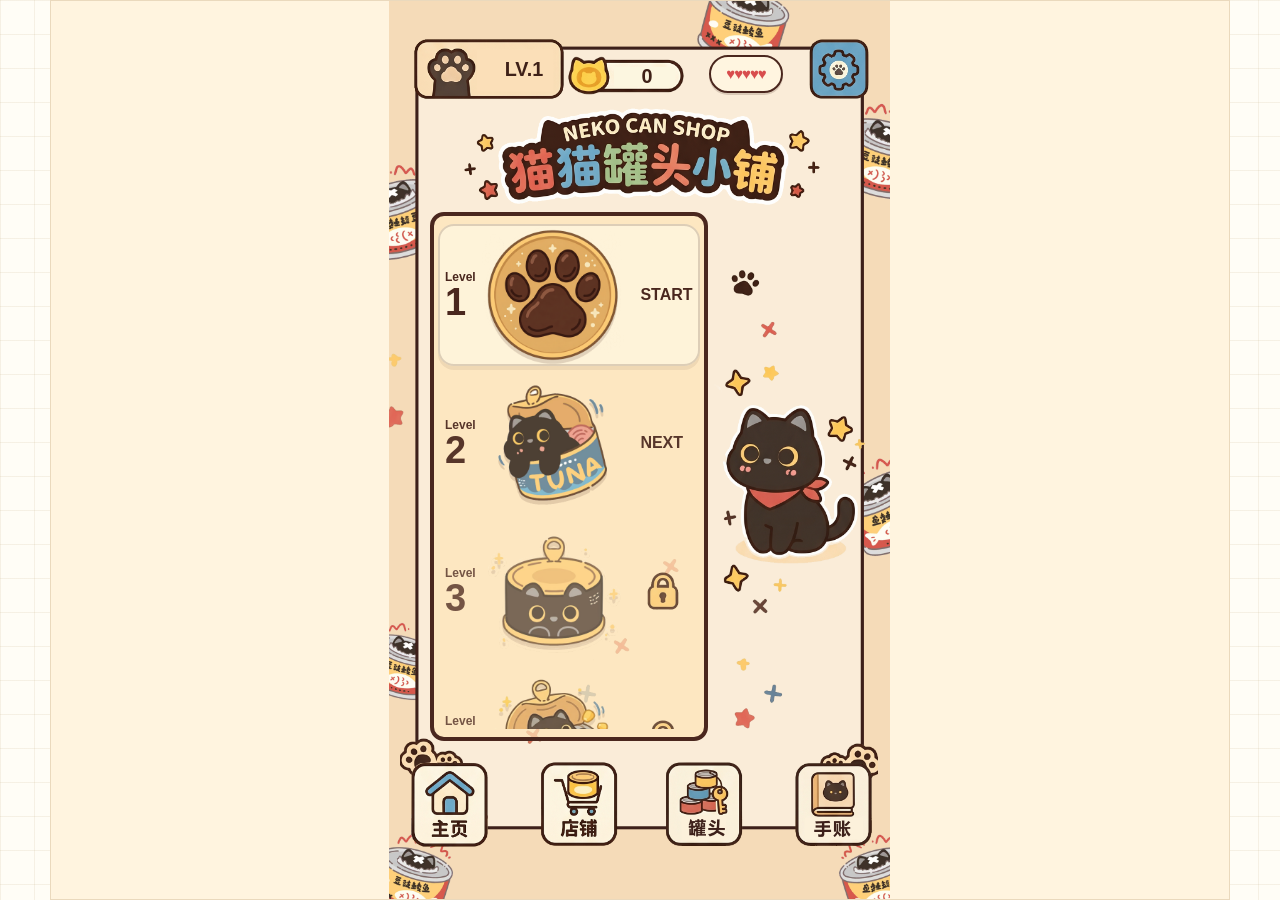
==== commit 4459edc2: "Add UI editor and gameplay local layout tools" ====
--- a/src/player.html
+++ b/src/player.html
@@ -24,6 +24,10 @@
               <span class="level-exp"><i></i></span>
             </div>
             <div class="status-pill coin-status"><span class="coin-dot"></span><span id="homeCoin">0</span></div>
+            <button class="life-status home-life-status" id="homeLifeButton" type="button" aria-label="生命值">
+              <span class="life-hearts" id="homeLives">♥♥♥♥♥</span>
+              <small id="homeLifeTimer"></small>
+            </button>
             <button class="home-icon-button small" type="button" aria-label="设置"></button>
           </header>
 
@@ -189,6 +193,10 @@
             <div class="game-level-pill"><span id="gamePlayerLevelLabel">LV.1</span></div>
             <div class="game-stage-label" id="gameLevelLabel">第1关</div>
             <div class="coin-pill"><span id="coinCount">0</span></div>
+            <button class="life-status game-life-status" id="gameLifeButton" type="button" aria-label="生命值">
+              <span class="life-hearts" id="gameLives">♥♥♥♥♥</span>
+              <small id="gameLifeTimer"></small>
+            </button>
             <div class="timer-pill"><span id="timer">10:00</span></div>
             <button class="game-back-button" id="returnHomeButton" type="button" aria-label="返回主页"></button>
           </header>
@@ -231,6 +239,7 @@
         <div class="result-cat" id="resultCat">🐱</div>
         <h1 id="resultTitle">贴纸复原完成</h1>
         <p id="resultText">获得猫咪手账贴纸，金币 +30</p>
+        <button class="ad-time-button hidden" id="adTimeButton" type="button">看广告 +300秒</button>
         <button id="restartButton" type="button">再玩一次</button>
       </div>
     </div>
--- a/src/styles.css
+++ b/src/styles.css
@@ -1324,6 +1324,42 @@
   transform: translate(-13px, clamp(6px, 1.6vw, 8px)) scale(1.1);
 }
 
+.home-status {
+  grid-template-columns: clamp(138px, 37vw, 178px) clamp(92px, 24vw, 132px) clamp(58px, 15vw, 74px) clamp(58px, 13vw, 72px);
+}
+
+.life-status {
+  border: 2px solid #4a271e;
+  border-radius: 999px;
+  background: rgba(255, 246, 225, 0.94);
+  color: #d84d4d;
+  font-weight: 900;
+  line-height: 1;
+  box-shadow: 0 2px 0 rgba(74, 39, 30, 0.18);
+}
+
+.life-status small {
+  display: block;
+  margin-top: 2px;
+  color: #5b3528;
+  font-size: 9px;
+  line-height: 1;
+}
+
+.life-hearts {
+  display: block;
+  letter-spacing: -1px;
+  white-space: nowrap;
+}
+
+.home-life-status {
+  height: clamp(30px, 8vw, 38px);
+  padding: 0 6px;
+  align-self: start;
+  transform: translate(-10px, clamp(12px, 3vw, 15px));
+  font-size: clamp(12px, 3vw, 15px);
+}
+
 .player-card strong {
   left: 60%;
   top: 50%;
@@ -1719,6 +1755,17 @@
 
 .cell.hint .bead {
   box-shadow: inset 0 0 0 2px rgba(255, 255, 255, 0.72);
+}
+
+.cell.lifted {
+  z-index: 4;
+}
+
+.cell.lifted .bead {
+  transform: translateY(-5px) scale(1.08);
+  box-shadow:
+    0 7px 10px rgba(72, 41, 25, 0.28),
+    inset 0 0 0 2px rgba(255, 255, 255, 0.62);
 }
 
 @keyframes hintPulse {
@@ -1882,7 +1929,7 @@
 }
 
 .timer-pill {
-  left: 260px;
+  left: 286px;
   top: 90px;
   width: 136px;
   height: 46px;
@@ -1891,6 +1938,19 @@
   padding-right: 22px;
   text-align: right;
   background: url("./assets/ui/gameplay/timer-panel-crop.png") center / contain no-repeat;
+}
+
+.game-life-status {
+  position: absolute;
+  left: 232px;
+  top: 94px;
+  width: 58px;
+  height: 36px;
+  padding: 0;
+  display: grid;
+  place-items: center;
+  font-size: 12px;
+  z-index: 2;
 }
 
 .game-back-button {
@@ -1921,6 +1981,13 @@
   height: 400px;
   background: url("./assets/ui/gameplay/board-frame-crop.png") center / 100% 100% no-repeat;
   pointer-events: none;
+}
+
+.ui-editor-layout-active .board-section::before {
+  left: var(--ui-boardFrame-x, 17px);
+  top: var(--ui-boardFrame-y, 27px);
+  width: var(--ui-boardFrame-w, 410px);
+  height: var(--ui-boardFrame-h, 400px);
 }
 
 .zoom-button {
@@ -2268,6 +2335,26 @@
   text-shadow: none;
   box-shadow: none;
   z-index: 1;
+}
+
+.result-panel.fail .ad-time-button {
+  position: absolute;
+  left: 122px;
+  top: 356px;
+  width: 150px;
+  height: 44px;
+  border: 3px solid #4a271e;
+  border-radius: 18px;
+  background: linear-gradient(#fff7d7, #ffbd5a);
+  color: #4a271e;
+  font-size: 16px;
+  font-weight: 900;
+  box-shadow: 0 4px 0 rgba(74, 39, 30, 0.2);
+  z-index: 2;
+}
+
+.ad-time-button.hidden {
+  display: none !important;
 }
 
 .result-panel.win {
